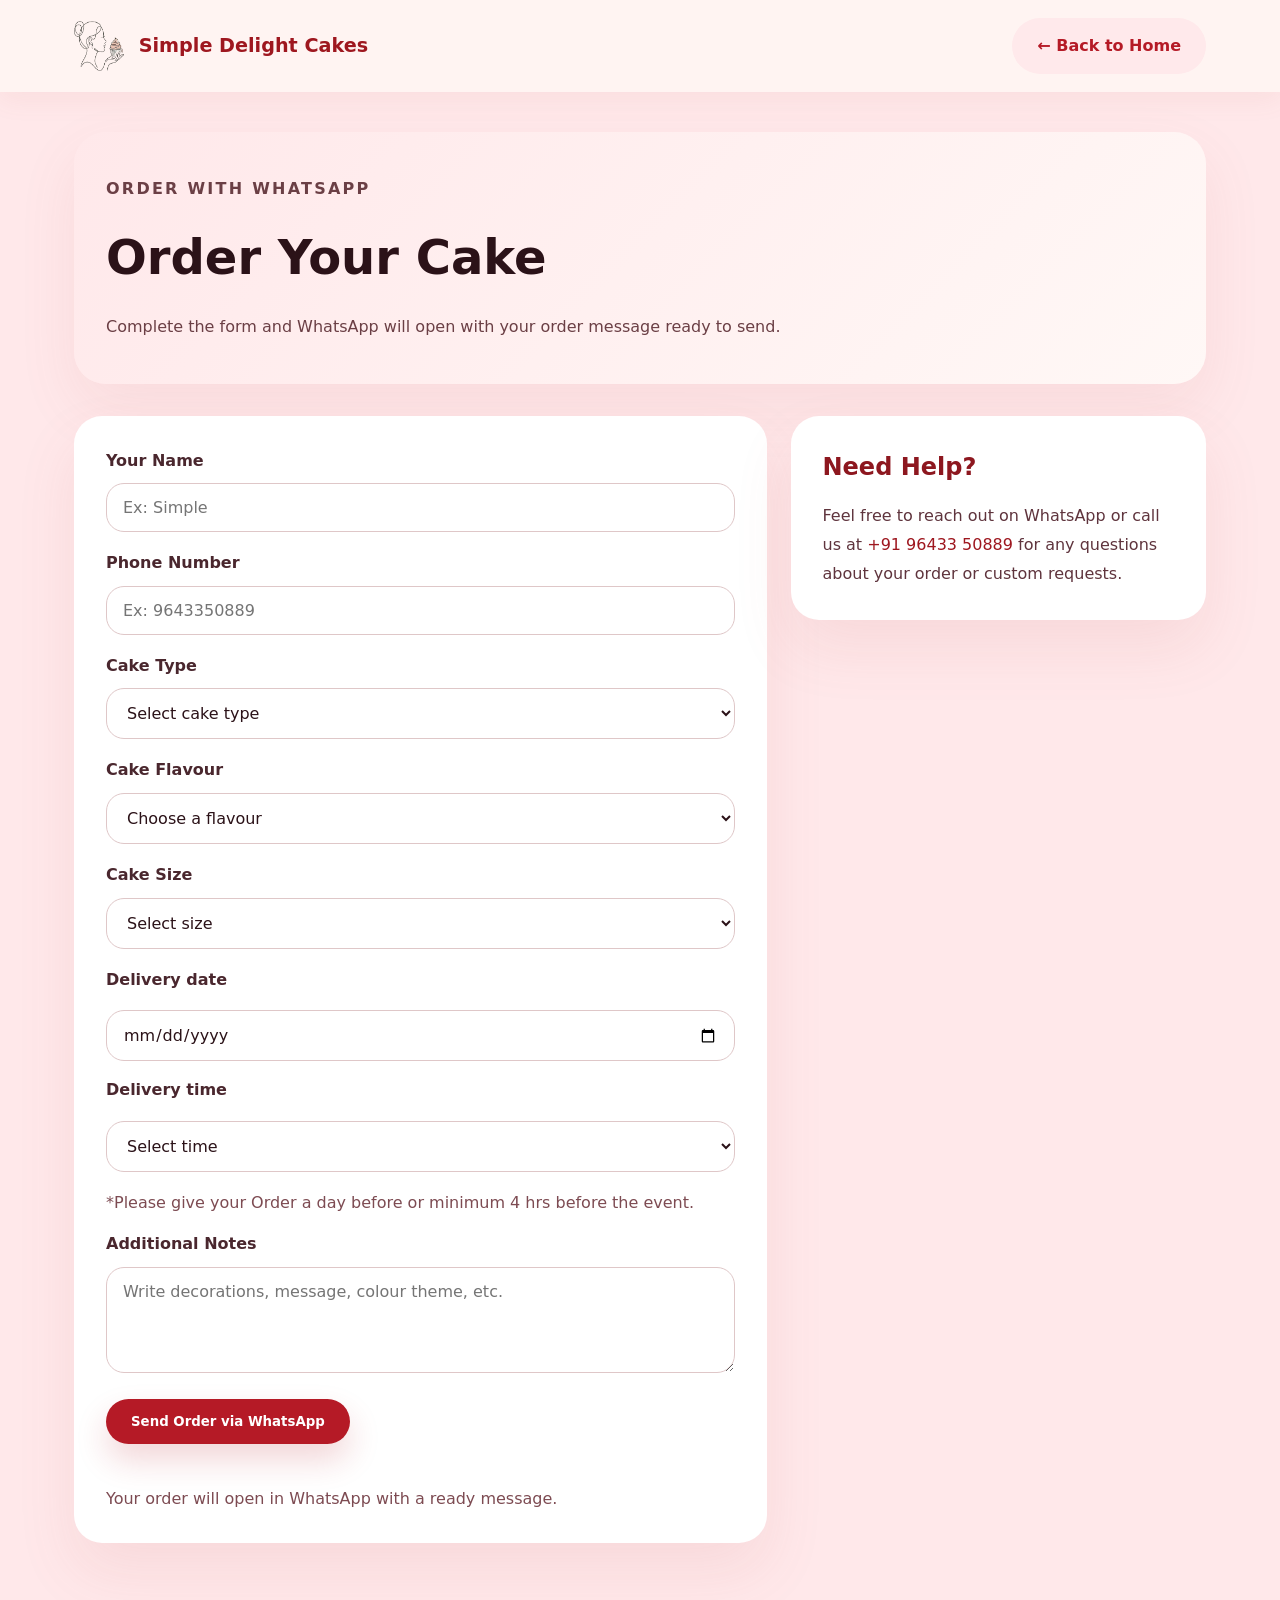
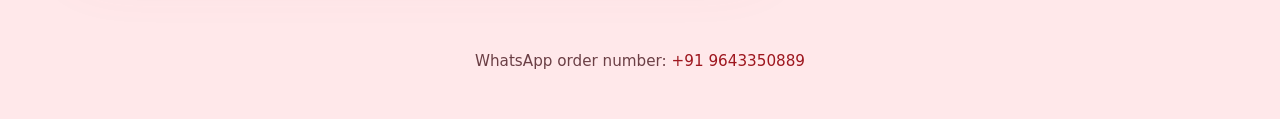
==== order.html @ 1539aa95 "Initial commit: Simple delight cake project" ====
<!doctype html>
<html lang="en">
  <head>
    <meta charset="UTF-8" />
    <meta name="viewport" content="width=device-width, initial-scale=1.0" />
    <title>Place Your Cake Order</title>
    <link rel="stylesheet" href="styles.css" />
  </head>
  <body>
    <header class="site-header alt">
      <div class="header-inner">
        <a class="logo" href="index.html">
          <img
            src="Logo_1.png"
            alt="Simple Delight Cakes logo"
            style="
              width: 50px;
              height: 50px;
              margin-right: 8px;
              vertical-align: middle;
            "
          />
          Simple Delight Cakes
        </a>
        <a class="button tertiary" href="index.html">← Back to Home</a>
      </div>
    </header>

    <main class="order-page">
      <section class="order-hero">
        <div class="order-hero-copy">
          <p class="eyebrow">Order with WhatsApp</p>
          <h1>Order Your Cake</h1>
          <p>
            Complete the form and WhatsApp will open with your order message
            ready to send.
          </p>
        </div>
      </section>

      <section class="order-grid">
        <section class="order-form-card">
          <form id="cakeOrderForm">
            <label>
              Your Name
              <input
                type="text"
                name="name"
                required
                placeholder="Ex: Simple"
              />
            </label>

            <label>
              Phone Number
              <input
                type="tel"
                name="phone"
                required
                placeholder="Ex: 9643350889"
              />
            </label>

            <label>
              Cake Type
              <select name="cakeType" required>
                <option value="" selected disabled>Select cake type</option>
                <option>Birthday Cake</option>
                <option>Wedding Cake</option>
                <option>Anniversary Cake</option>
                <option>Custom Cake</option>
              </select>
            </label>

            <label>
              Cake Flavour
              <select name="cakeFlavour" required>
                <option value="" selected disabled>Choose a flavour</option>
                <option>Vanilla Cake</option>
                <option>Chocolate Cake</option>
                <option>Orange Cake</option>
                <option>Mango Cake</option>
                <option>Pineapple Cake</option>
                <option>Red Velvet Cake</option>
                <option>Strawberry Cake</option>
                <option>Black Forest Cake</option>
                <option>Butterscotch Cake</option>
                <option>Chocolate Truffle Cake</option>
              </select>
            </label>

            <label>
              Cake Size
              <select name="cakeSize" required>
                <option value="" selected disabled>Select size</option>
                <option>0.5 Kg</option>
                <option>1 Kg</option>
                <option>1.5 Kg</option>
                <option>2 Kg</option>
                <option>3 Kg+</option>
                <option>Custom</option>
              </select>
            </label>

            <div style="margin-bottom: 16px">
              <label
                for="delivery-date"
                style="display: block; font-weight: 700; margin-bottom: 8px"
                >Delivery date</label
              >
              <input type="date" id="delivery-date" name="delivery-date" style="width: 100%" />
            </div>

            <div style="margin-bottom: 16px">
              <label
                for="delivery-time"
                style="display: block; font-weight: 700; margin-bottom: 8px"
                >Delivery time</label
              >
              <select id="delivery-time" name="delivery-time" style="width: 100%">
                <option value="" selected disabled>Select time</option>
                <option>12:00 AM</option>
                <option>12:30 AM</option>
                <option>1:00 AM</option>
                <option>1:30 AM</option>
                <option>2:00 AM</option>
                <option>2:30 AM</option>
                <option>3:00 AM</option>
                <option>3:30 AM</option>
                <option>4:00 AM</option>
                <option>4:30 AM</option>
                <option>5:00 AM</option>
                <option>5:30 AM</option>
                <option>6:00 AM</option>
                <option>6:30 AM</option>
                <option>7:00 AM</option>
                <option>7:30 AM</option>
                <option>8:00 AM</option>
                <option>8:30 AM</option>
                <option>9:00 AM</option>
                <option>9:30 AM</option>
                <option>10:00 AM</option>
                <option>10:30 AM</option>
                <option>11:00 AM</option>
                <option>11:30 AM</option>
                <option>12:00 PM</option>
                <option>12:30 PM</option>
                <option>1:00 PM</option>
                <option>1:30 PM</option>
                <option>2:00 PM</option>
                <option>2:30 PM</option>
                <option>3:00 PM</option>
                <option>3:30 PM</option>
                <option>4:00 PM</option>
                <option>4:30 PM</option>
                <option>5:00 PM</option>
                <option>5:30 PM</option>
                <option>6:00 PM</option>
                <option>6:30 PM</option>
                <option>7:00 PM</option>
                <option>7:30 PM</option>
                <option>8:00 PM</option>
                <option>8:30 PM</option>
                <option>9:00 PM</option>
                <option>9:30 PM</option>
                <option>10:00 PM</option>
                <option>10:30 PM</option>
                <option>11:00 PM</option>
                <option>11:30 PM</option>
              </select>
            </div>

            <div style="margin-bottom: 16px">
              <p class="helper-text">
                *Please give your Order a day before or minimum 4 hrs before the
                event.
              </p>
            </div>

            <label>
              Additional Notes
              <textarea
                name="notes"
                rows="4"
                placeholder="Write decorations, message, colour theme, etc."
              ></textarea>
            </label>

            <button class="button primary" type="submit">
              Send Order via WhatsApp
            </button>
          </form>
          <p class="helper-text">
            Your order will open in WhatsApp with a ready message.
          </p>
        </section>

        <aside class="order-summary">
          <div class="summary-card">
            <h2>Need Help?</h2>
            <p>
              Feel free to reach out on WhatsApp or call us at
              <a
                href="https://wa.me/919643350889"
                target="_blank"
                rel="noreferrer"
                >+91 96433 50889</a
              >
              for any questions about your order or custom requests.
            </p>
          </div>
        </aside>
      </section>
    </main>

    <footer class="footer">
      <p>
        WhatsApp order number:
        <a href="https://wa.me/919643350889" target="_blank" rel="noreferrer"
          >+91 9643350889</a
        >
      </p>
    </footer>

    <script>
      document
        .getElementById("cakeOrderForm")
        .addEventListener("submit", function (event) {
          event.preventDefault();
          const form = event.target;
          const data = new FormData(form);
          const name = data.get("name").trim();
          const phone = data.get("phone").trim();
          const cakeType = data.get("cakeType").trim();
          const cakeFlavour = data.get("cakeFlavour").trim();
          const cakeSize = data.get("cakeSize").trim();
          const deliveryDate = data.get("delivery-date").trim();
          const deliveryTime = data.get("delivery-time").trim();
          const notes = data.get("notes").trim();

          const message = `Hello,%20I%20would%20like%20to%20order%20a%20cake.%0A%0AName:%20${encodeURIComponent(name)}%0APhone:%20${encodeURIComponent(phone)}%0ACake%20Type:%20${encodeURIComponent(cakeType)}%0AFlavour:%20${encodeURIComponent(cakeFlavour)}%0ASize:%20${encodeURIComponent(cakeSize)}%0ADelivery%20Date:%20${encodeURIComponent(deliveryDate)}%0ADelivery%20Time:%20${encodeURIComponent(deliveryTime)}%0ANotes:%20${encodeURIComponent(notes)}%0A%0APlease%20confirm%20availability.`;
          const waUrl = `https://wa.me/919643350889?text=${message}`;
          window.open(waUrl, "_blank");
        });
    </script>
  </body>
</html>
---- styles.css ----
* {
  box-sizing: border-box;
  margin: 0;
  padding: 0;
}

body {
  font-family: Inter, system-ui, sans-serif;
  line-height: 1.6;
  color: #2b1218;
  background: #ffe8ea;
}

a {
  color: #9e171f;
  text-decoration: none;
}

button,
input,
select,
textarea {
  font-family: inherit;
}

.site-header {
  position: sticky;
  top: 0;
  z-index: 20;
  background: rgba(255, 255, 255, 0.95);
  backdrop-filter: blur(12px);
  box-shadow: 0 8px 24px rgba(184, 88, 74, 0.08);
}

.site-header.alt {
  background: #fff4f2;
  box-shadow: 0 8px 24px rgba(188, 105, 95, 0.08);
}

.header-inner {
  max-width: 1180px;
  margin: 0 auto;
  padding: 18px 24px;
  display: flex;
  align-items: center;
  justify-content: space-between;
  gap: 16px;
}

.logo {
  font-size: 1.2rem;
  font-weight: 800;
  color: #9e171f;
}

.nav-links {
  display: flex;
  flex-wrap: wrap;
  align-items: center;
  gap: 18px;
}

.nav-links a {
  color: #6c1b24;
  font-weight: 600;
}

.hamburger {
  display: none;
  flex-direction: column;
  background: none;
  border: none;
  cursor: pointer;
  padding: 6px;
  gap: 5px;
}

.hamburger span {
  width: 28px;
  height: 3px;
  background: #9e171f;
  border-radius: 2px;
  transition: all 0.3s ease;
}

.hamburger.active span:nth-child(1) {
  transform: rotate(45deg) translate(10px, 10px);
}

.hamburger.active span:nth-child(2) {
  opacity: 0;
}

.hamburger.active span:nth-child(3) {
  transform: rotate(-45deg) translate(7px, -7px);
}

.button {
  display: inline-flex;
  align-items: center;
  justify-content: center;
  padding: 14px 24px;
  border-radius: 999px;
  border: 1px solid transparent;
  font-weight: 700;
  transition: transform 0.2s ease, box-shadow 0.2s ease, background 0.2s ease;
}

.button:hover {
  transform: translateY(-1px);
}

.primary {
  background: #b51a26;
  color: #fff;
  box-shadow: 0 16px 32px rgba(181, 26, 38, 0.18);
}

.secondary {
  background: #fff;
  color: #b51a26;
  border-color: #b51a26;
}

.tertiary {
  background: #ffe9eb;
  color: #b51a26;
}

.hero {
  padding: 64px 24px 80px;
  background: radial-gradient(circle at top left, #ffd5d7 0%, #ffe8ea 40%, #fff5f4 100%);
}

.hero-grid {
  max-width: 1180px;
  margin: 0 auto;
  display: grid;
  grid-template-columns: 1.1fr 0.9fr;
  align-items: center;
  gap: 32px;
}

.hero-copy {
  max-width: 600px;
}

.eyebrow {
  color: #c72531;
  font-weight: 700;
  letter-spacing: 0.14em;
  text-transform: uppercase;
  margin-bottom: 18px;
}

.hero h1 {
  font-size: clamp(2.8rem, 5vw, 4.4rem);
  line-height: 1.02;
  margin-bottom: 22px;
}

.hero p {
  color: #5a353f;
  margin-bottom: 28px;
  max-width: 580px;
}

.hero-actions {
  display: flex;
  flex-wrap: wrap;
  gap: 16px;
  margin-bottom: 24px;
}

.hero-notes {
  display: grid;
  grid-template-columns: repeat(3, minmax(0, 1fr));
  gap: 12px;
  color: #7a2e3b;
  font-weight: 600;
}

.hero-image {
  display: flex;
  justify-content: center;
  align-items: center;
}

.hero-image img {
  width: 100%;
  max-width: 560px;
  border-radius: 32px;
  box-shadow: 0 30px 70px rgba(177, 40, 57, 0.18);
}

.section {
  padding: 64px 24px;
  max-width: 1180px;
  margin: 0 auto;
}

.section-heading h2 {
  font-size: 2.3rem;
  margin-bottom: 12px;
}

.section-heading p {
  color: #6b3f45;
  max-width: 720px;
}

.featured-grid,
.build-grid,
.profile-grid,
.order-grid {
  display: grid;
  gap: 20px;
}

.featured-grid {
  grid-template-columns: repeat(3, minmax(220px, 1fr));
  margin-top: 32px;
}

.feature-card {
  background: #fff;
  padding: 28px 24px;
  border-radius: 28px;
  border: 1px solid rgba(181, 26, 38, 0.12);
  box-shadow: 0 22px 50px rgba(173, 68, 78, 0.08);
}

.feature-title {
  display: inline-flex;
  font-size: 1.05rem;
  font-weight: 800;
  margin-bottom: 14px;
  color: #9d1727;
}

.feature-card p {
  color: #5f343d;
  line-height: 1.8;
}

.special-highlight {
  padding-top: 36px;
}

.special-card {
  display: grid;
  grid-template-columns: 1.1fr 0.9fr;
  gap: 26px;
  align-items: center;
  background: linear-gradient(135deg, #fff0f1 0%, #ffd7dc 100%);
  padding: 36px;
  border-radius: 32px;
  box-shadow: 0 30px 60px rgba(206, 74, 84, 0.12);
}

.section-label {
  display: inline-flex;
  background: #b9242f;
  color: #fff;
  padding: 10px 16px;
  border-radius: 999px;
  font-size: 0.88rem;
  font-weight: 700;
  margin-bottom: 18px;
}

.special-card h2 {
  font-size: 2.2rem;
  margin-bottom: 18px;
  color: #6c1e28;
}

.special-card p {
  max-width: 560px;
  color: #6b3f45;
  margin-bottom: 24px;
}

.special-meta {
  display: flex;
  flex-wrap: wrap;
  gap: 12px;
  margin-bottom: 28px;
  color: #7b2e39;
  font-weight: 600;
}

.special-image {
  min-height: 320px;
  border-radius: 28px;
  background: url('Cake_theme.jpeg') center/cover no-repeat;
  box-shadow: inset 0 0 0 1px rgba(255,255,255,0.22);
}

.build-copy {
  margin-bottom: 30px;
}

.build-grid {
  grid-template-columns: repeat(3, minmax(220px, 1fr));
}

.build-card {
  background: #fff;
  border-radius: 26px;
  padding: 28px 24px;
  border: 1px solid rgba(181, 26, 38, 0.1);
}

.build-card h3 {
  margin-bottom: 12px;
  color: #9f1725;
}

.build-card p {
  color: #5f343d;
  line-height: 1.8;
}

.profile-section {
  padding-bottom: 44px;
}

.profile-grid {
  grid-template-columns: repeat(2, minmax(240px, 1fr));
  margin-top: 28px;
}

.profile-card {
  background: #fff;
  border-radius: 28px;
  padding: 28px 24px;
  border: 1px solid rgba(181, 26, 38, 0.1);
}

.profile-card p {
  color: #5f343d;
  line-height: 1.8;
}

.rating-row {
  display: flex;
  flex-wrap: wrap;
  gap: 14px;
  margin-top: 24px;
}

.rating-pill {
  background: #f2d5d8;
  color: #7a2d36;
  padding: 14px 18px;
  border-radius: 999px;
  font-weight: 700;
}

.order-page {
  padding: 40px 24px 80px;
  max-width: 1180px;
  margin: 0 auto;
}

.order-hero {
  background: linear-gradient(135deg, #ffe8ea 0%, #fff8f6 100%);
  border-radius: 32px;
  padding: 44px 32px;
  margin-bottom: 32px;
  box-shadow: 0 24px 60px rgba(183, 92, 87, 0.09);
}

.order-hero-copy h1 {
  font-size: clamp(2rem, 4vw, 3rem);
  margin-bottom: 18px;
}

.order-hero-copy p {
  color: #6b3f45;
  max-width: 720px;
}

.order-grid {
  grid-template-columns: 1.5fr 0.9fr;
  gap: 24px;
}

.order-form-card,
.order-grid
.summary-card {
  background: #fff;
  border-radius: 28px;
  padding: 32px;
  box-shadow: 0 28px 60px rgba(183, 92, 87, 0.1);
  
  gap: 24px;
}

.order-form-card {
  display: flex;
  flex-direction: column;
}

.order-form-card form {
  width: 100%;
}

.summary-card h2,
.summary-card h3 {
  color: #8d171f;
  margin-bottom: 16px;
}

.summary-card p,
.summary-card ul {
  color: #5f343d;
  line-height: 1.8;
}

.summary-card ul {
  list-style: disc;
  padding-left: 18px;
  margin-top: 14px;
}

label {
  display: block;
  margin-bottom: 18px;
  color: #4a272e;
  font-weight: 700;
}

input,
select,
textarea {
  width: 100%;
  border: 1px solid #dfc7c8;
  border-radius: 18px;
  padding: 14px 16px;
  margin-top: 10px;
  font-size: 1rem;
  color: #2b1218;
  background: #fff;
}

textarea {
  resize: vertical;
}

.helper-text {
  margin-top: 18px;
  color: #7d4b52;
}

.footer {
  text-align: center;
  padding: 26px 24px 46px;
  color: #6b3f45;
  font-size: 0.95rem;
}

@media (max-width: 980px) {
  .hero-grid,
  .special-card,
  .order-grid,
  .featured-grid,
  .build-grid,
  .profile-grid {
    grid-template-columns: 1fr;
  }

  .hero-notes {
    grid-template-columns: 1fr;
  }
}

@media (max-width: 768px) {
  .hamburger {
    display: flex;
  }

  .nav-links {
    position: absolute;
    top: 100%;
    left: 0;
    right: 0;
    background: rgba(255, 255, 255, 0.98);
    backdrop-filter: blur(12px);
    flex-direction: column;
    gap: 0;
    max-height: 0;
    overflow: hidden;
    transition: max-height 0.3s ease;
    padding: 0;
    box-shadow: 0 8px 24px rgba(184, 88, 74, 0.12);
  }

  .nav-links.active {
    max-height: 500px;
    padding: 16px 0;
  }

  .nav-links a {
    display: block;
    padding: 14px 24px;
    border-bottom: 1px solid #f0e6e4;
  }

  .nav-links a:last-child {
    border-bottom: none;
  }

  .nav-links .button {
    margin: 12px 16px;
    width: calc(100% - 32px);
  }
}

@media (max-width: 640px) {
  .header-inner {
    flex-direction: row;
    align-items: center;
    justify-content: space-between;
  }

  .logo {
    font-size: 1rem;
  }

  .logo img {
    width: 40px !important;
    height: 40px !important;
    margin-right: 6px !important;
  }

  .hero h1 {
    font-size: 2.6rem;
  }

  .hero-actions {
    flex-direction: column;
  }

  .order-form-card,
  .summary-card {
    padding: 24px;
  }
}

/* In styles.css */
.carousel-wrapper {
  overflow: hidden;
  position: relative;
  width: 100%;        
}

.carousel-track {
  display: flex;
  transition: transform 0.5s ease;
  gap: 16px;
  will-change: transform;
}

.feature-card {
  min-width: calc(100% / 3 - 11px);
  flex-shrink: 0;
  background: #fff;
  border-radius: 16px;
  padding: 20px;
  box-sizing: border-box;  /* add this — prevents padding from overflowing */
  word-wrap: break-word;   /* add this — forces text to wrap */
  overflow-wrap: break-word;
}

/* Show 1 card on mobile */
@media (max-width: 640px) {
  .feature-card {
    min-width: 100%;
    max-width: 100%;

  }
}

/* Show 2 cards on tablet */
@media (min-width: 641px) and (max-width: 1024px) {
  .feature-card {
    min-width: calc(50% - 8px);
  }
}

.carousel-dots {
  display: flex;
  justify-content: center;
  gap: 8px;
  margin-top: 16px;
}

.carousel-dots .dot {
  width: 8px;
  height: 8px;
  border-radius: 50%;
  background: #ddd;
  cursor: pointer;
  transition: background 0.3s;
}

.carousel-dots .dot.active {
  background: #8b1a1a; /* match your brand color */
}
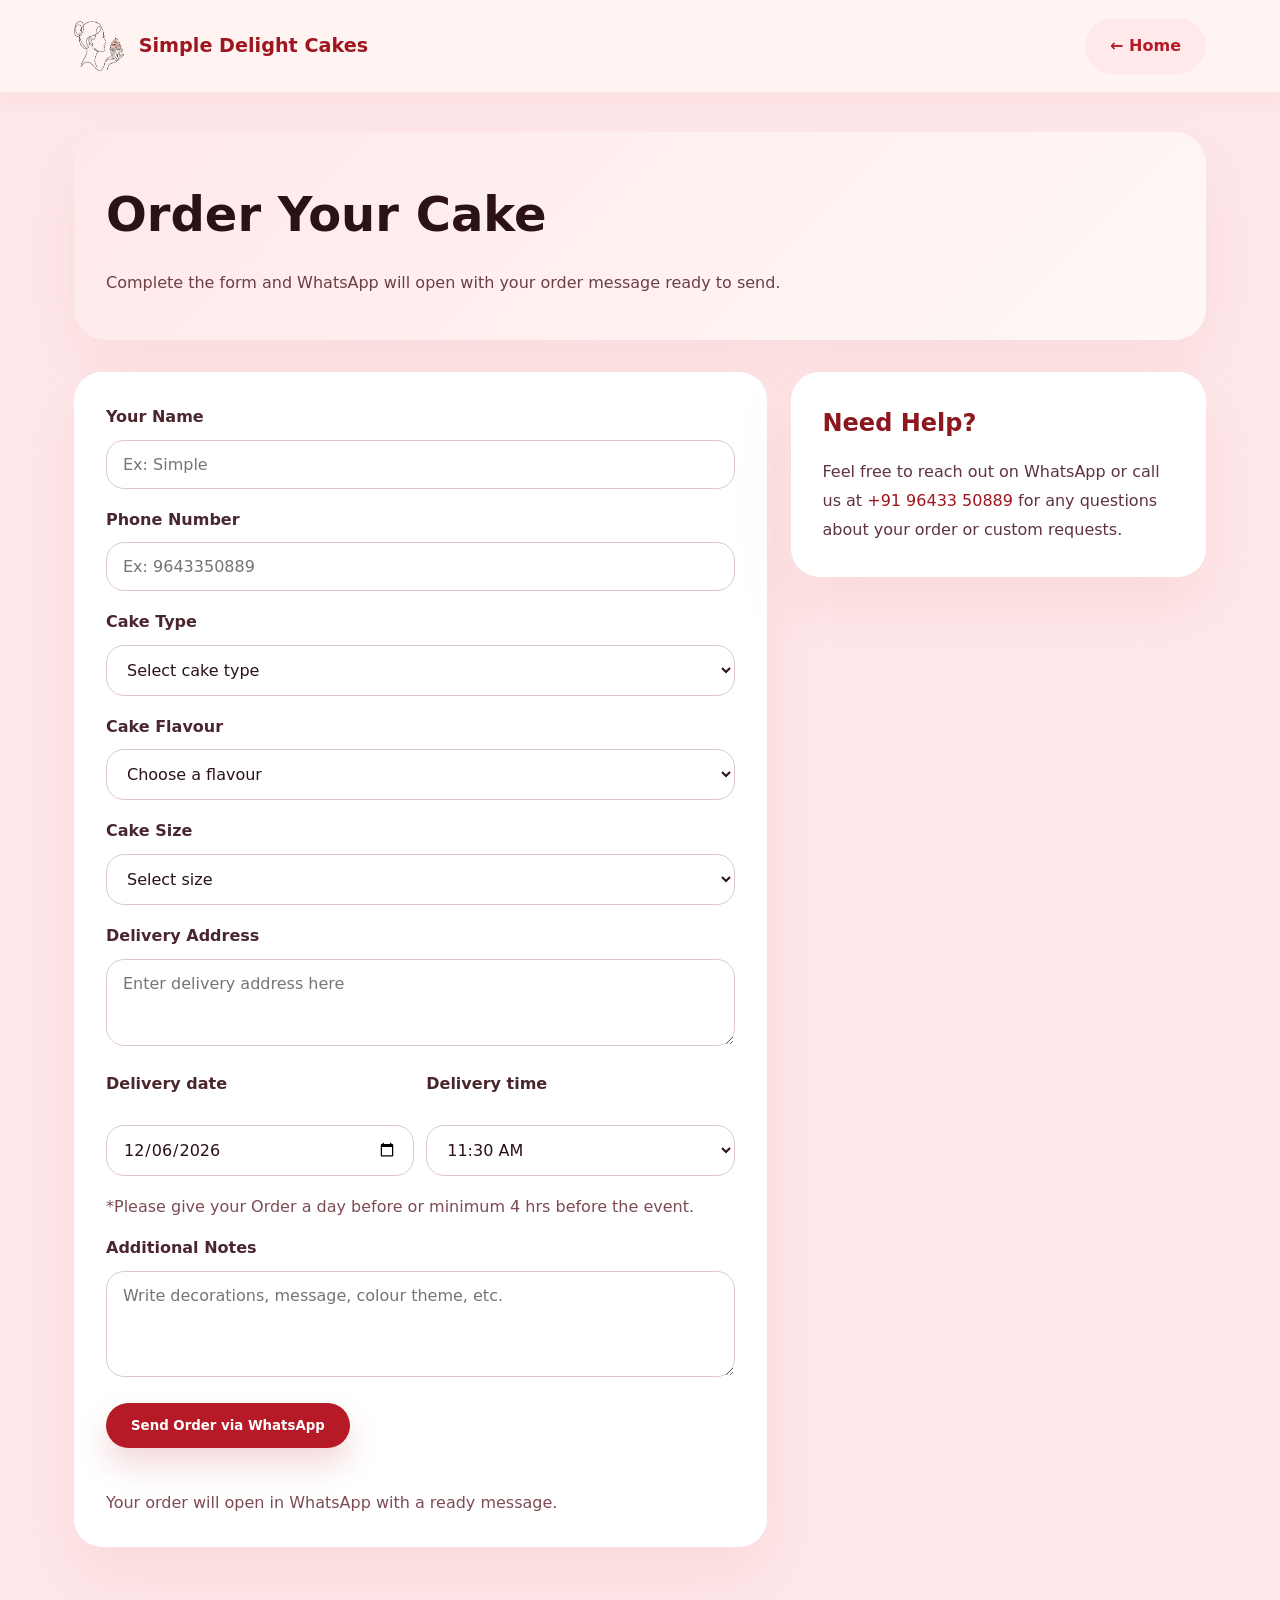
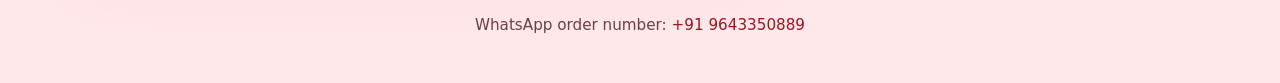
==== commit dd32bb29: "Update order page validation, WhatsApp integration, and delivery picker" ====
--- a/order.html
+++ b/order.html
@@ -22,14 +22,13 @@
           />
           Simple Delight Cakes
         </a>
-        <a class="button tertiary" href="index.html">← Back to Home</a>
+        <a class="button tertiary" href="index.html">← Home</a>
       </div>
     </header>
 
     <main class="order-page">
       <section class="order-hero">
         <div class="order-hero-copy">
-          <p class="eyebrow">Order with WhatsApp</p>
           <h1>Order Your Cake</h1>
           <p>
             Complete the form and WhatsApp will open with your order message
@@ -47,6 +46,8 @@
                 type="text"
                 name="name"
                 required
+                pattern="[A-Za-z ]+"
+                title="Name should contain only letters and spaces"
                 placeholder="Ex: Simple"
               />
             </label>
@@ -57,6 +58,8 @@
                 type="tel"
                 name="phone"
                 required
+                pattern="\d{10}"
+                title="Enter a 10-digit phone number"
                 placeholder="Ex: 9643350889"
               />
             </label>
@@ -102,73 +105,44 @@
               </select>
             </label>
 
-            <div style="margin-bottom: 16px">
-              <label
-                for="delivery-date"
-                style="display: block; font-weight: 700; margin-bottom: 8px"
-                >Delivery date</label
-              >
-              <input type="date" id="delivery-date" name="delivery-date" style="width: 100%" />
+            <label>
+              Delivery Address
+              <textarea
+                name="delivery-address"
+                rows="3"
+                placeholder="Enter delivery address here"
+                required
+              ></textarea>
+            </label>
+
+            <div
+              style="
+                display: flex;
+                gap: 12px;
+                flex-wrap: wrap;
+                margin-bottom: 16px;
+              "
+            >
+              <div style="flex: 1 1 220px; min-width: 180px">
+                <label for="delivery-date">Delivery date</label>
+                <input
+                  type="date"
+                  id="delivery-date"
+                  name="delivery-date"
+                  style="width: 100%"
+                />
+              </div>
+              <div style="flex: 1 1 220px; min-width: 180px">
+                <label for="delivery-time">Delivery time</label>
+                <select
+                  id="delivery-time"
+                  name="delivery-time"
+                  style="width: 100%"
+                ></select>
+              </div>
             </div>
 
-            <div style="margin-bottom: 16px">
-              <label
-                for="delivery-time"
-                style="display: block; font-weight: 700; margin-bottom: 8px"
-                >Delivery time</label
-              >
-              <select id="delivery-time" name="delivery-time" style="width: 100%">
-                <option value="" selected disabled>Select time</option>
-                <option>12:00 AM</option>
-                <option>12:30 AM</option>
-                <option>1:00 AM</option>
-                <option>1:30 AM</option>
-                <option>2:00 AM</option>
-                <option>2:30 AM</option>
-                <option>3:00 AM</option>
-                <option>3:30 AM</option>
-                <option>4:00 AM</option>
-                <option>4:30 AM</option>
-                <option>5:00 AM</option>
-                <option>5:30 AM</option>
-                <option>6:00 AM</option>
-                <option>6:30 AM</option>
-                <option>7:00 AM</option>
-                <option>7:30 AM</option>
-                <option>8:00 AM</option>
-                <option>8:30 AM</option>
-                <option>9:00 AM</option>
-                <option>9:30 AM</option>
-                <option>10:00 AM</option>
-                <option>10:30 AM</option>
-                <option>11:00 AM</option>
-                <option>11:30 AM</option>
-                <option>12:00 PM</option>
-                <option>12:30 PM</option>
-                <option>1:00 PM</option>
-                <option>1:30 PM</option>
-                <option>2:00 PM</option>
-                <option>2:30 PM</option>
-                <option>3:00 PM</option>
-                <option>3:30 PM</option>
-                <option>4:00 PM</option>
-                <option>4:30 PM</option>
-                <option>5:00 PM</option>
-                <option>5:30 PM</option>
-                <option>6:00 PM</option>
-                <option>6:30 PM</option>
-                <option>7:00 PM</option>
-                <option>7:30 PM</option>
-                <option>8:00 PM</option>
-                <option>8:30 PM</option>
-                <option>9:00 PM</option>
-                <option>9:30 PM</option>
-                <option>10:00 PM</option>
-                <option>10:30 PM</option>
-                <option>11:00 PM</option>
-                <option>11:30 PM</option>
-              </select>
-            </div>
+            <p id="summary"></p>
 
             <div style="margin-bottom: 16px">
               <p class="helper-text">
@@ -223,6 +197,85 @@
     </footer>
 
     <script>
+      const dateInput = document.getElementById("delivery-date");
+      const timeSelect = document.getElementById("delivery-time");
+      const summary = document.getElementById("summary");
+
+      // All 48 half-hour slots
+      const allSlots = [];
+      for (let h = 0; h < 24; h++) {
+        [0, 30].forEach((m) => {
+          const hh = h % 12 === 0 ? 12 : h % 12;
+          const mm = m === 0 ? "00" : "30";
+          const ampm = h < 12 ? "AM" : "PM";
+          allSlots.push({
+            label: `${hh}:${mm} ${ampm}`,
+            value: String(h).padStart(2, "0") + ":" + mm,
+            minutes: h * 60 + m,
+          });
+        });
+      }
+
+      function toDateStr(d) {
+        return d.toISOString().split("T")[0];
+      }
+
+      // Returns the earliest allowed DateTime (now + 4hrs, rounded up to :00 or :30)
+      function getMinDateTime() {
+        const now = new Date();
+        now.setHours(now.getHours() + 4);
+        const m = now.getMinutes();
+        if (m > 0 && m <= 30) {
+          now.setMinutes(30, 0, 0);
+        } else if (m > 30) {
+          now.setHours(now.getHours() + 1);
+          now.setMinutes(0, 0, 0);
+        } else {
+          now.setMinutes(0, 0, 0);
+        }
+        return now;
+      }
+
+      function populateTime(selectedDate) {
+        const minDT = getMinDateTime();
+        const minDate = toDateStr(minDT);
+        const minMinutes =
+          selectedDate <= minDate
+            ? minDT.getHours() * 60 + minDT.getMinutes()
+            : 0;
+
+        timeSelect.innerHTML = "";
+        allSlots.forEach((slot) => {
+          if (slot.minutes >= minMinutes) {
+            const opt = document.createElement("option");
+            opt.value = slot.value;
+            opt.textContent = slot.label;
+            timeSelect.appendChild(opt);
+          }
+        });
+
+        if (timeSelect.options.length === 0) {
+          const emptyOption = document.createElement("option");
+          emptyOption.textContent = "No available times";
+          emptyOption.disabled = true;
+          emptyOption.selected = true;
+          timeSelect.appendChild(emptyOption);
+        }
+      }
+
+      function setupDate() {
+        const minDT = getMinDateTime();
+        const minDate = toDateStr(minDT);
+        dateInput.setAttribute("min", minDate);
+        if (!dateInput.value || dateInput.value < minDate) {
+          dateInput.value = minDate;
+        }
+        populateTime(dateInput.value);
+      }
+
+      dateInput.addEventListener("change", () => populateTime(dateInput.value));
+      setupDate();
+
       document
         .getElementById("cakeOrderForm")
         .addEventListener("submit", function (event) {
@@ -234,9 +287,21 @@
           const cakeType = data.get("cakeType").trim();
           const cakeFlavour = data.get("cakeFlavour").trim();
           const cakeSize = data.get("cakeSize").trim();
+          const deliveryTime = data.get("delivery-time").trim();
           const deliveryDate = data.get("delivery-date").trim();
-          const deliveryTime = data.get("delivery-time").trim();
+          const deliveryAddress = data.get("delivery-address").trim();
           const notes = data.get("notes").trim();
+
+          const nameValid = /^[A-Za-z ]+$/.test(name);
+          const phoneValid = /^\d{10}$/.test(phone);
+          if (!nameValid) {
+            alert("Name should contain only letters and spaces.");
+            return;
+          }
+          if (!phoneValid) {
+            alert("Mobile number must contain exactly 10 digits.");
+            return;
+          }
 
           const message = `Hello,%20I%20would%20like%20to%20order%20a%20cake.%0A%0AName:%20${encodeURIComponent(name)}%0APhone:%20${encodeURIComponent(phone)}%0ACake%20Type:%20${encodeURIComponent(cakeType)}%0AFlavour:%20${encodeURIComponent(cakeFlavour)}%0ASize:%20${encodeURIComponent(cakeSize)}%0ADelivery%20Date:%20${encodeURIComponent(deliveryDate)}%0ADelivery%20Time:%20${encodeURIComponent(deliveryTime)}%0ANotes:%20${encodeURIComponent(notes)}%0A%0APlease%20confirm%20availability.`;
           const waUrl = `https://wa.me/919643350889?text=${message}`;
--- a/styles.css
+++ b/styles.css
@@ -116,6 +116,14 @@
   box-shadow: 0 16px 32px rgba(181, 26, 38, 0.18);
 }
 
+.whatsapp {
+  background: #25D366;
+  color: #fff;
+  box-shadow: 0 16px 32px rgba(37, 211, 102, 0.18);
+  margin: 20px auto;
+  display: block;
+}
+
 .secondary {
   background: #fff;
   color: #b51a26;
@@ -128,7 +136,7 @@
 }
 
 .hero {
-  padding: 64px 24px 80px;
+  padding: 24px 24px 80px;
   background: radial-gradient(circle at top left, #ffd5d7 0%, #ffe8ea 40%, #fff5f4 100%);
 }
 
@@ -194,7 +202,7 @@
 }
 
 .section {
-  padding: 64px 24px;
+  padding: 24px 24px;
   max-width: 1180px;
   margin: 0 auto;
 }
@@ -244,7 +252,7 @@
 }
 
 .special-highlight {
-  padding-top: 36px;
+  padding-top: 16px;
 }
 
 .special-card {
@@ -297,6 +305,13 @@
   box-shadow: inset 0 0 0 1px rgba(255,255,255,0.22);
 }
 
+.special-image-2 {
+  min-height: 160px;
+  border-radius: 28px;
+  background: url('Cake_and_more.png') center/cover no-repeat;
+  box-shadow: inset 0 0 0 1px rgba(255,255,255,0.22);
+}
+
 .build-copy {
   margin-bottom: 30px;
 }
@@ -359,7 +374,7 @@
 }
 
 .order-page {
-  padding: 40px 24px 80px;
+  padding: 40px 24px 40px;
   max-width: 1180px;
   margin: 0 auto;
 }
@@ -547,6 +562,11 @@
   .summary-card {
     padding: 24px;
   }
+
+  .button {
+    padding: 10px 16px;
+    font-size: 0.9rem;
+  }
 }
 
 /* In styles.css */
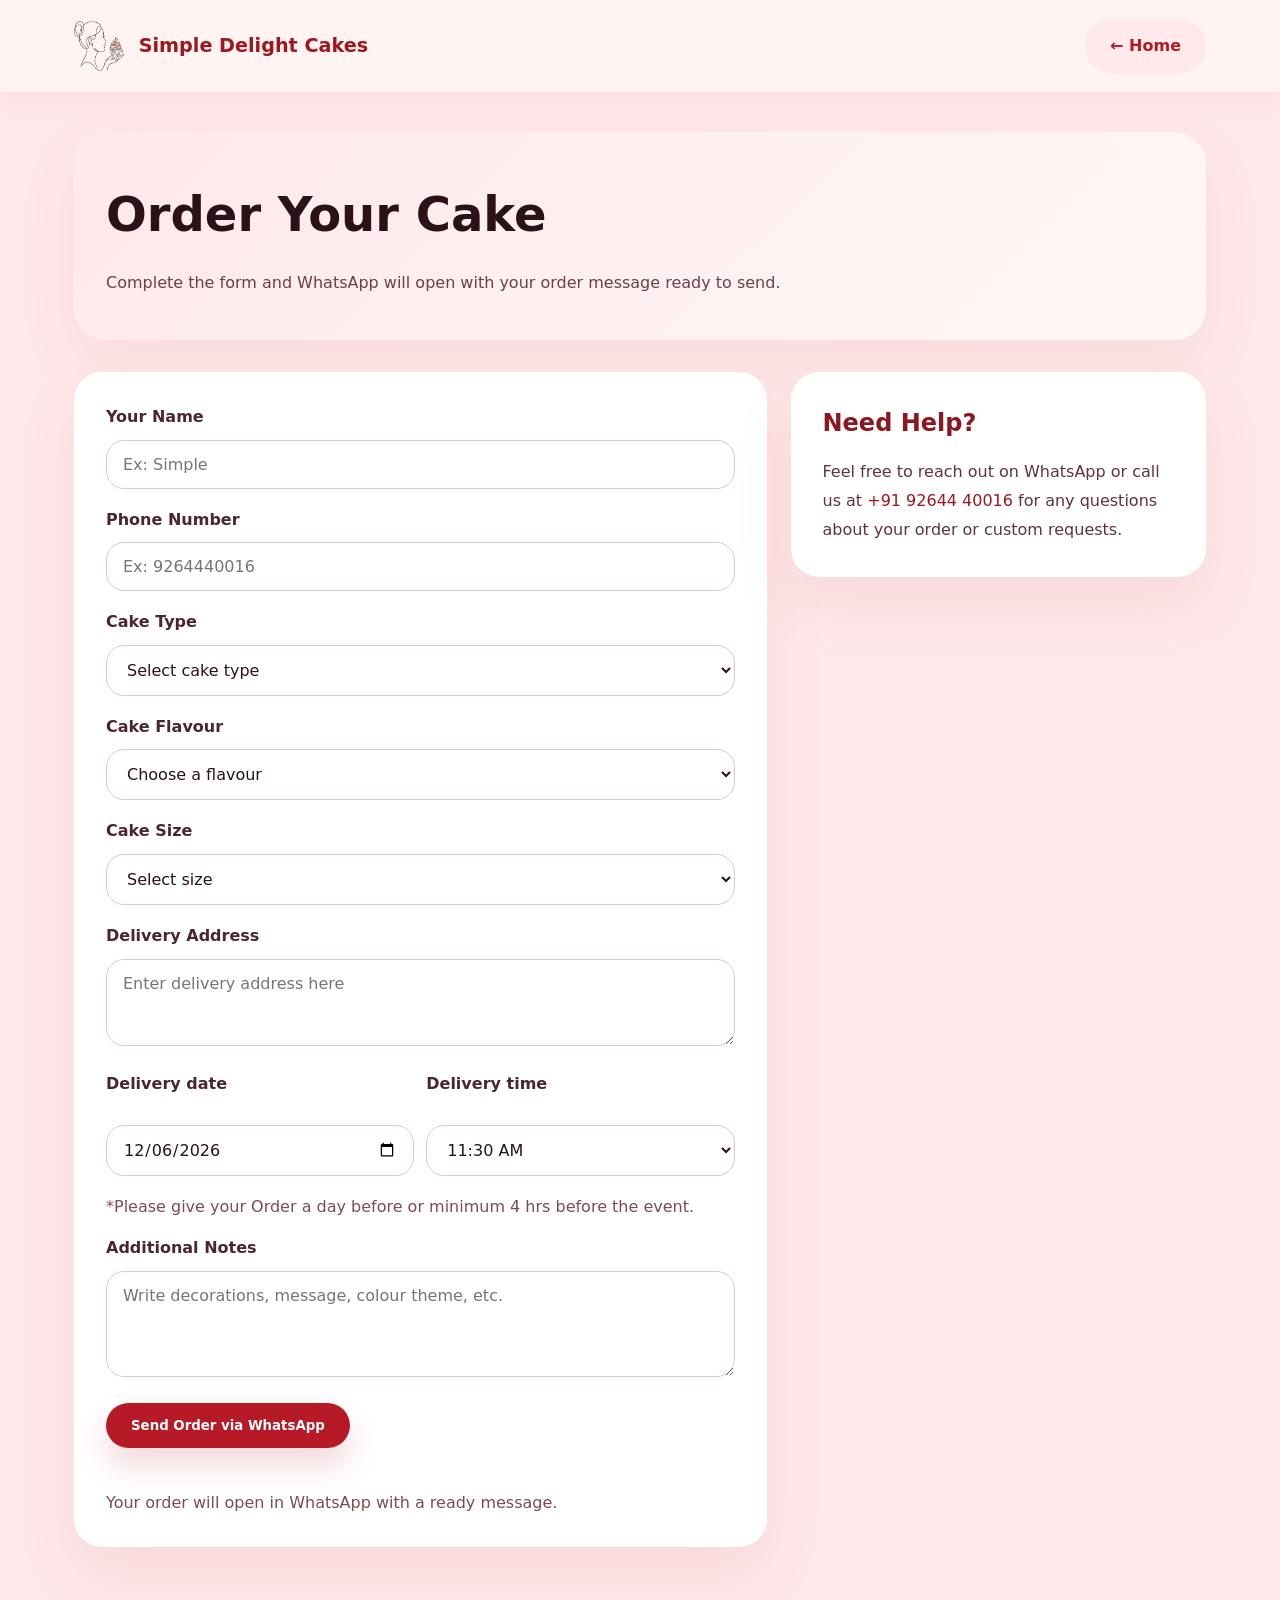
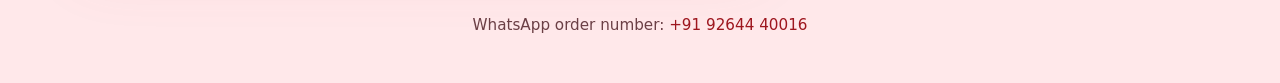
==== commit 7d3baac9: "Update contact numbers and make special-image-2 responsive" ====
--- a/order.html
+++ b/order.html
@@ -9,7 +9,7 @@
   <body>
     <header class="site-header alt">
       <div class="header-inner">
-        <a class="logo" href="index.html">
+        <a class="logo" href="/">
           <img
             src="Logo_1.png"
             alt="Simple Delight Cakes logo"
@@ -22,7 +22,7 @@
           />
           Simple Delight Cakes
         </a>
-        <a class="button tertiary" href="index.html">← Home</a>
+        <a class="button tertiary" href="/">← Home</a>
       </div>
     </header>
 
@@ -60,7 +60,7 @@
                 required
                 pattern="\d{10}"
                 title="Enter a 10-digit phone number"
-                placeholder="Ex: 9643350889"
+                placeholder="Ex: 9264440016"
               />
             </label>
 
@@ -175,10 +175,10 @@
             <p>
               Feel free to reach out on WhatsApp or call us at
               <a
-                href="https://wa.me/919643350889"
+                href="https://wa.me/919264440016"
                 target="_blank"
                 rel="noreferrer"
-                >+91 96433 50889</a
+                >+91 92644 40016</a
               >
               for any questions about your order or custom requests.
             </p>
@@ -190,8 +190,8 @@
     <footer class="footer">
       <p>
         WhatsApp order number:
-        <a href="https://wa.me/919643350889" target="_blank" rel="noreferrer"
-          >+91 9643350889</a
+        <a href="https://wa.me/919264440016" target="_blank" rel="noreferrer"
+          >+91 92644 40016</a
         >
       </p>
     </footer>
@@ -304,7 +304,7 @@
           }
 
           const message = `Hello,%20I%20would%20like%20to%20order%20a%20cake.%0A%0AName:%20${encodeURIComponent(name)}%0APhone:%20${encodeURIComponent(phone)}%0ACake%20Type:%20${encodeURIComponent(cakeType)}%0AFlavour:%20${encodeURIComponent(cakeFlavour)}%0ASize:%20${encodeURIComponent(cakeSize)}%0ADelivery%20Date:%20${encodeURIComponent(deliveryDate)}%0ADelivery%20Time:%20${encodeURIComponent(deliveryTime)}%0ANotes:%20${encodeURIComponent(notes)}%0A%0APlease%20confirm%20availability.`;
-          const waUrl = `https://wa.me/919643350889?text=${message}`;
+        const waUrl = `https://wa.me/919264440016?text=${message}`;
           window.open(waUrl, "_blank");
         });
     </script>
--- a/styles.css
+++ b/styles.css
@@ -307,9 +307,32 @@
 
 .special-image-2 {
   min-height: 160px;
+  width: 100%;
   border-radius: 28px;
   background: url('Cake_and_more.png') center/cover no-repeat;
+  background-size: cover;
   box-shadow: inset 0 0 0 1px rgba(255,255,255,0.22);
+}
+
+.special-image {
+  width: 100%;
+  background-size: cover;
+}
+
+@media (max-width: 980px) {
+  .special-image-2 {
+    min-height: 260px;
+    background-size: contain;
+    background-position: center;
+    background-repeat: no-repeat;
+  }
+}
+
+@media (max-width: 640px) {
+  .special-image,
+  .special-image-2 {
+    min-height: 240px;
+  }
 }
 
 .build-copy {
